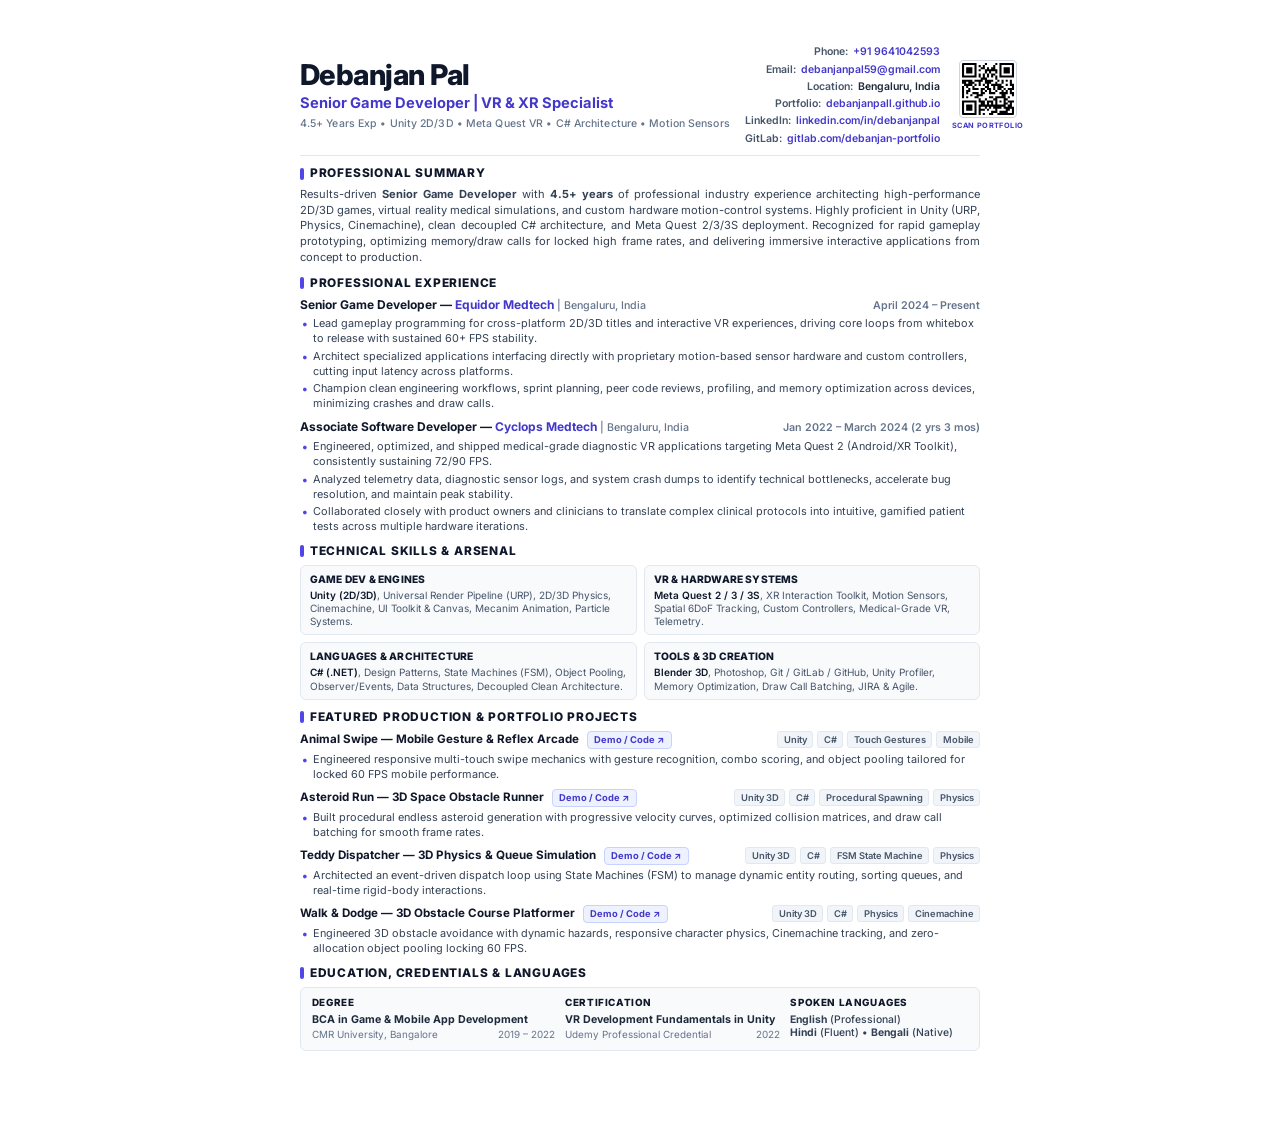
==== assets/resume.html @ cf916d06 "feat: update ATS-optimized resume with contact details, metrics, and featured projects" ====
<!DOCTYPE html>
<html lang="en">
<head>
    <meta charset="UTF-8">
    <title>Debanjan Pal - Senior Game Developer &amp; VR Specialist - Resume</title>
    <link rel="preconnect" href="https://fonts.googleapis.com">
    <link rel="preconnect" href="https://fonts.gstatic.com" crossorigin>
    <link href="https://fonts.googleapis.com/css2?family=Inter:wght@400;500;600;700;800&display=swap" rel="stylesheet">
    <style>
        @page {
            size: A4 portrait;
            margin: 0;
        }

        * {
            box-sizing: border-box;
            margin: 0;
            padding: 0;
            -webkit-print-color-adjust: exact;
            print-color-adjust: exact;
        }

        body {
            font-family: 'Inter', -apple-system, BlinkMacSystemFont, "Segoe UI", Roboto, sans-serif;
            color: #1e293b;
            background: #ffffff;
            width: 210mm;
            height: 297mm;
            max-height: 297mm;
            padding: 12mm 15mm 10mm 15mm;
            margin: 0 auto;
            overflow: hidden;
            font-size: 8.9pt;
            line-height: 1.4;
        }

        /* Top Header */
        .header {
            display: flex;
            justify-content: space-between;
            align-items: center;
            padding-bottom: 9px;
            border-bottom: 1.5px solid #e2e8f0;
            margin-bottom: 9px;
        }

        .header-left {
            flex: 1;
            padding-right: 15px;
        }

        .name {
            font-size: 21.5pt;
            font-weight: 800;
            color: #0f172a;
            letter-spacing: -0.5px;
            line-height: 1.1;
            margin-bottom: 2px;
        }

        .title {
            font-size: 11pt;
            font-weight: 700;
            color: #4338ca;
            margin-bottom: 4px;
        }

        .tagline {
            font-size: 7.9pt;
            font-weight: 500;
            color: #64748b;
            letter-spacing: 0.1px;
            white-space: nowrap;
        }

        .header-right {
            display: flex;
            align-items: center;
            gap: 12px;
        }

        .contact-details {
            display: flex;
            flex-direction: column;
            align-items: flex-end;
            gap: 2.5px;
            font-size: 7.9pt;
            color: #475569;
            white-space: nowrap;
        }

        .contact-item {
            display: flex;
            align-items: center;
            gap: 5px;
        }

        .contact-label {
            font-weight: 600;
            color: #475569;
        }

        .contact-link {
            color: #4338ca;
            text-decoration: none;
            font-weight: 600;
        }

        .contact-link:hover {
            text-decoration: underline;
        }

        .qr-container {
            display: flex;
            flex-direction: column;
            align-items: center;
            gap: 3px;
        }

        .qr-code {
            width: 58px;
            height: 58px;
            border-radius: 4px;
            border: 1px solid #cbd5e1;
            padding: 2px;
            background: #ffffff;
        }

        .qr-label {
            font-size: 5.5pt;
            font-weight: 700;
            color: #4338ca;
            letter-spacing: 0.4px;
            text-transform: uppercase;
            white-space: nowrap;
        }

        /* Section Headings */
        .section-title {
            display: flex;
            align-items: center;
            gap: 6px;
            font-size: 8.9pt;
            font-weight: 800;
            color: #0f172a;
            text-transform: uppercase;
            letter-spacing: 0.8px;
            margin-top: 9px;
            margin-bottom: 5px;
        }

        .section-bar {
            width: 4px;
            height: 12px;
            background: #4f46e5;
            border-radius: 2px;
        }

        /* Summary */
        .summary-text {
            font-size: 8.35pt;
            color: #334155;
            line-height: 1.42;
            text-align: justify;
        }

        /* Experience */
        .experience-item {
            margin-bottom: 8px;
        }

        .job-header {
            display: flex;
            justify-content: space-between;
            align-items: baseline;
            margin-bottom: 3px;
        }

        .job-title-company {
            font-size: 9pt;
            font-weight: 700;
            color: #0f172a;
        }

        .job-company {
            color: #4338ca;
            font-weight: 700;
        }

        .job-location {
            font-size: 8pt;
            font-weight: 500;
            color: #64748b;
        }

        .job-date {
            font-size: 8pt;
            font-weight: 600;
            color: #64748b;
        }

        .bullet-list {
            list-style: none;
            padding-left: 0;
            margin-top: 1px;
        }

        .bullet-list li {
            position: relative;
            padding-left: 13px;
            margin-bottom: 2.5px;
            font-size: 8.15pt;
            color: #334155;
            line-height: 1.38;
        }

        .bullet-list li::before {
            content: "•";
            position: absolute;
            left: 2px;
            color: #4f46e5;
            font-weight: bold;
            font-size: 9pt;
        }

        /* Skills Grid */
        .skills-grid {
            display: grid;
            grid-template-columns: repeat(2, 1fr);
            gap: 7px;
            margin-bottom: 7px;
        }

        .skill-card {
            background: #f8fafc;
            border: 1px solid #e2e8f0;
            border-radius: 6px;
            padding: 6px 9px;
        }

        .skill-category {
            font-size: 7.7pt;
            font-weight: 800;
            color: #0f172a;
            margin-bottom: 2.5px;
            display: flex;
            align-items: center;
            gap: 5px;
            letter-spacing: 0.2px;
        }

        .skill-tags {
            font-size: 7.55pt;
            color: #475569;
            line-height: 1.32;
        }

        .skill-tags strong {
            color: #0f172a;
            font-weight: 600;
        }

        /* Projects */
        .project-item {
            margin-bottom: 7px;
        }

        .project-header {
            display: flex;
            justify-content: space-between;
            align-items: center;
            margin-bottom: 3px;
        }

        .project-title-wrap {
            display: flex;
            align-items: center;
            gap: 8px;
        }

        .project-title {
            font-size: 8.7pt;
            font-weight: 700;
            color: #0f172a;
        }

        .project-link-badge {
            display: inline-flex;
            align-items: center;
            gap: 2px;
            background: #eef2ff;
            color: #4338ca;
            border: 1px solid #c7d2fe;
            border-radius: 4px;
            padding: 1.5px 6.5px;
            font-size: 7pt;
            font-weight: 700;
            text-decoration: none;
            transition: all 0.2s ease;
        }

        .project-link-badge:hover {
            background: #4338ca;
            color: #ffffff;
        }

        .project-stack {
            display: inline-flex;
            gap: 4px;
        }

        .stack-pill {
            background: #f1f5f9;
            color: #475569;
            border: 1px solid #e2e8f0;
            border-radius: 3px;
            padding: 1px 5.5px;
            font-size: 7pt;
            font-weight: 600;
        }

        /* Education & Additional Details */
        .bottom-grid {
            display: grid;
            grid-template-columns: 1.3fr 1.15fr 0.95fr;
            gap: 10px;
            background: #f8fafc;
            border: 1px solid #e2e8f0;
            border-radius: 6px;
            padding: 8px 11px;
            margin-top: 6px;
        }

        .bottom-col-title {
            font-size: 7.4pt;
            font-weight: 800;
            color: #0f172a;
            text-transform: uppercase;
            letter-spacing: 0.6px;
            margin-bottom: 3px;
        }

        .bottom-entry-main {
            font-size: 8pt;
            font-weight: 700;
            color: #1e293b;
            line-height: 1.25;
        }

        .bottom-entry-sub {
            font-size: 7.4pt;
            color: #64748b;
            display: flex;
            justify-content: space-between;
            margin-top: 2px;
        }
    </style>
</head>
<body>

    <!-- Header Section -->
    <header class="header">
        <div class="header-left">
            <h1 class="name">Debanjan Pal</h1>
            <div class="title">Senior Game Developer | VR &amp; XR Specialist</div>
            <div class="tagline">4.5+ Years Exp • Unity 2D/3D • Meta Quest VR • C# Architecture • Motion Sensors</div>
        </div>
        <div class="header-right">
            <div class="contact-details">
                <div class="contact-item">
                    <span class="contact-label">Phone:</span>
                    <a class="contact-link" href="tel:+919641042593">+91 9641042593</a>
                </div>
                <div class="contact-item">
                    <span class="contact-label">Email:</span>
                    <a class="contact-link" href="mailto:debanjanpal59@gmail.com">debanjanpal59@gmail.com</a>
                </div>
                <div class="contact-item">
                    <span class="contact-label">Location:</span>
                    <span style="color: #1e293b; font-weight: 600;">Bengaluru, India</span>
                </div>
                <div class="contact-item">
                    <span class="contact-label">Portfolio:</span>
                    <a class="contact-link" href="https://debanjanpall.github.io/" target="_blank">debanjanpall.github.io</a>
                </div>
                <div class="contact-item">
                    <span class="contact-label">LinkedIn:</span>
                    <a class="contact-link" href="https://www.linkedin.com/in/debanjanpal/" target="_blank">linkedin.com/in/debanjanpal</a>
                </div>
                <div class="contact-item">
                    <span class="contact-label">GitLab:</span>
                    <a class="contact-link" href="https://gitlab.com/debanjan-portfolio" target="_blank">gitlab.com/debanjan-portfolio</a>
                </div>
            </div>
            <div class="qr-container">
                <img class="qr-code" src="portfolio-qr.svg" alt="Portfolio QR Code">
                <span class="qr-label">Scan Portfolio</span>
            </div>
        </div>
    </header>

    <!-- Professional Summary -->
    <section>
        <div class="section-title">
            <span class="section-bar"></span>
            Professional Summary
        </div>
        <p class="summary-text">
            Results-driven <strong>Senior Game Developer</strong> with <strong>4.5+ years</strong> of professional industry experience architecting high-performance 2D/3D games, virtual reality medical simulations, and custom hardware motion-control systems. Highly proficient in Unity (URP, Physics, Cinemachine), clean decoupled C# architecture, and Meta Quest 2/3/3S deployment. Recognized for rapid gameplay prototyping, optimizing memory/draw calls for locked high frame rates, and delivering immersive interactive applications from concept to production.
        </p>
    </section>

    <!-- Professional Experience -->
    <section>
        <div class="section-title">
            <span class="section-bar"></span>
            Professional Experience
        </div>

        <!-- Equidor Medtech -->
        <div class="experience-item">
            <div class="job-header">
                <div>
                    <span class="job-title-company">Senior Game Developer — <span class="job-company">Equidor Medtech</span></span>
                    <span class="job-location">| Bengaluru, India</span>
                </div>
                <span class="job-date">April 2024 – Present</span>
            </div>
            <ul class="bullet-list">
                <li>Lead gameplay programming for cross-platform 2D/3D titles and interactive VR experiences, driving core loops from whitebox to release with sustained 60+ FPS stability.</li>
                <li>Architect specialized applications interfacing directly with proprietary motion-based sensor hardware and custom controllers, cutting input latency across platforms.</li>
                <li>Champion clean engineering workflows, sprint planning, peer code reviews, profiling, and memory optimization across devices, minimizing crashes and draw calls.</li>
            </ul>
        </div>

        <!-- Cyclops Medtech -->
        <div class="experience-item">
            <div class="job-header">
                <div>
                    <span class="job-title-company">Associate Software Developer — <span class="job-company">Cyclops Medtech</span></span>
                    <span class="job-location">| Bengaluru, India</span>
                </div>
                <span class="job-date">Jan 2022 – March 2024 (2 yrs 3 mos)</span>
            </div>
            <ul class="bullet-list">
                <li>Engineered, optimized, and shipped medical-grade diagnostic VR applications targeting Meta Quest 2 (Android/XR Toolkit), consistently sustaining 72/90 FPS.</li>
                <li>Analyzed telemetry data, diagnostic sensor logs, and system crash dumps to identify technical bottlenecks, accelerate bug resolution, and maintain peak stability.</li>
                <li>Collaborated closely with product owners and clinicians to translate complex clinical protocols into intuitive, gamified patient tests across multiple hardware iterations.</li>
            </ul>
        </div>
    </section>

    <!-- Technical Skills & Arsenal -->
    <section>
        <div class="section-title">
            <span class="section-bar"></span>
            Technical Skills &amp; Arsenal
        </div>
        <div class="skills-grid">
            <div class="skill-card">
                <div class="skill-category">GAME DEV &amp; ENGINES</div>
                <div class="skill-tags">
                    <strong>Unity (2D/3D)</strong>, Universal Render Pipeline (URP), 2D/3D Physics, Cinemachine, UI Toolkit &amp; Canvas, Mecanim Animation, Particle Systems.
                </div>
            </div>
            <div class="skill-card">
                <div class="skill-category">VR &amp; HARDWARE SYSTEMS</div>
                <div class="skill-tags">
                    <strong>Meta Quest 2 / 3 / 3S</strong>, XR Interaction Toolkit, Motion Sensors, Spatial 6DoF Tracking, Custom Controllers, Medical-Grade VR, Telemetry.
                </div>
            </div>
            <div class="skill-card">
                <div class="skill-category">LANGUAGES &amp; ARCHITECTURE</div>
                <div class="skill-tags">
                    <strong>C# (.NET)</strong>, Design Patterns, State Machines (FSM), Object Pooling, Observer/Events, Data Structures, Decoupled Clean Architecture.
                </div>
            </div>
            <div class="skill-card">
                <div class="skill-category">TOOLS &amp; 3D CREATION</div>
                <div class="skill-tags">
                    <strong>Blender 3D</strong>, Photoshop, Git / GitLab / GitHub, Unity Profiler, Memory Optimization, Draw Call Batching, JIRA &amp; Agile.
                </div>
            </div>
        </div>
    </section>

    <!-- Featured Projects -->
    <section>
        <div class="section-title">
            <span class="section-bar"></span>
            Featured Production &amp; Portfolio Projects
        </div>

        <!-- Project 1 -->
        <div class="project-item">
            <div class="project-header">
                <div class="project-title-wrap">
                    <span class="project-title">Animal Swipe — Mobile Gesture &amp; Reflex Arcade</span>
                    <a class="project-link-badge" href="https://debanjanpall.github.io/#projects" target="_blank">Demo / Code ↗</a>
                </div>
                <div class="project-stack">
                    <span class="stack-pill">Unity</span>
                    <span class="stack-pill">C#</span>
                    <span class="stack-pill">Touch Gestures</span>
                    <span class="stack-pill">Mobile</span>
                </div>
            </div>
            <ul class="bullet-list">
                <li>Engineered responsive multi-touch swipe mechanics with gesture recognition, combo scoring, and object pooling tailored for locked 60 FPS mobile performance.</li>
            </ul>
        </div>

        <!-- Project 2 -->
        <div class="project-item">
            <div class="project-header">
                <div class="project-title-wrap">
                    <span class="project-title">Asteroid Run — 3D Space Obstacle Runner</span>
                    <a class="project-link-badge" href="https://debanjanpall.github.io/#projects" target="_blank">Demo / Code ↗</a>
                </div>
                <div class="project-stack">
                    <span class="stack-pill">Unity 3D</span>
                    <span class="stack-pill">C#</span>
                    <span class="stack-pill">Procedural Spawning</span>
                    <span class="stack-pill">Physics</span>
                </div>
            </div>
            <ul class="bullet-list">
                <li>Built procedural endless asteroid generation with progressive velocity curves, optimized collision matrices, and draw call batching for smooth frame rates.</li>
            </ul>
        </div>

        <!-- Project 3 -->
        <div class="project-item">
            <div class="project-header">
                <div class="project-title-wrap">
                    <span class="project-title">Teddy Dispatcher — 3D Physics &amp; Queue Simulation</span>
                    <a class="project-link-badge" href="https://debanjanpall.github.io/#projects" target="_blank">Demo / Code ↗</a>
                </div>
                <div class="project-stack">
                    <span class="stack-pill">Unity 3D</span>
                    <span class="stack-pill">C#</span>
                    <span class="stack-pill">FSM State Machine</span>
                    <span class="stack-pill">Physics</span>
                </div>
            </div>
            <ul class="bullet-list">
                <li>Architected an event-driven dispatch loop using State Machines (FSM) to manage dynamic entity routing, sorting queues, and real-time rigid-body interactions.</li>
            </ul>
        </div>

        <!-- Project 4 -->
        <div class="project-item">
            <div class="project-header">
                <div class="project-title-wrap">
                    <span class="project-title">Walk &amp; Dodge — 3D Obstacle Course Platformer</span>
                    <a class="project-link-badge" href="https://debanjanpall.github.io/#projects" target="_blank">Demo / Code ↗</a>
                </div>
                <div class="project-stack">
                    <span class="stack-pill">Unity 3D</span>
                    <span class="stack-pill">C#</span>
                    <span class="stack-pill">Physics</span>
                    <span class="stack-pill">Cinemachine</span>
                </div>
            </div>
            <ul class="bullet-list">
                <li>Engineered 3D obstacle avoidance with dynamic hazards, responsive character physics, Cinemachine tracking, and zero-allocation object pooling locking 60 FPS.</li>
            </ul>
        </div>
    </section>

    <!-- Education, Credentials & Spoken Languages -->
    <section>
        <div class="section-title">
            <span class="section-bar"></span>
            Education, Credentials &amp; Languages
        </div>
        <div class="bottom-grid">
            <div>
                <div class="bottom-col-title">Degree</div>
                <div class="bottom-entry-main">BCA in Game &amp; Mobile App Development</div>
                <div class="bottom-entry-sub">
                    <span>CMR University, Bangalore</span>
                    <span>2019 – 2022</span>
                </div>
            </div>
            <div>
                <div class="bottom-col-title">Certification</div>
                <div class="bottom-entry-main">VR Development Fundamentals in Unity</div>
                <div class="bottom-entry-sub">
                    <span>Udemy Professional Credential</span>
                    <span>2022</span>
                </div>
            </div>
            <div>
                <div class="bottom-col-title">Spoken Languages</div>
                <div class="bottom-entry-main" style="font-weight: 500; font-size: 7.8pt; color: #334155; margin-top: 1px;">
                    <strong>English</strong> (Professional)<br>
                    <strong>Hindi</strong> (Fluent) • <strong>Bengali</strong> (Native)
                </div>
            </div>
        </div>
    </section>

</body>
</html>
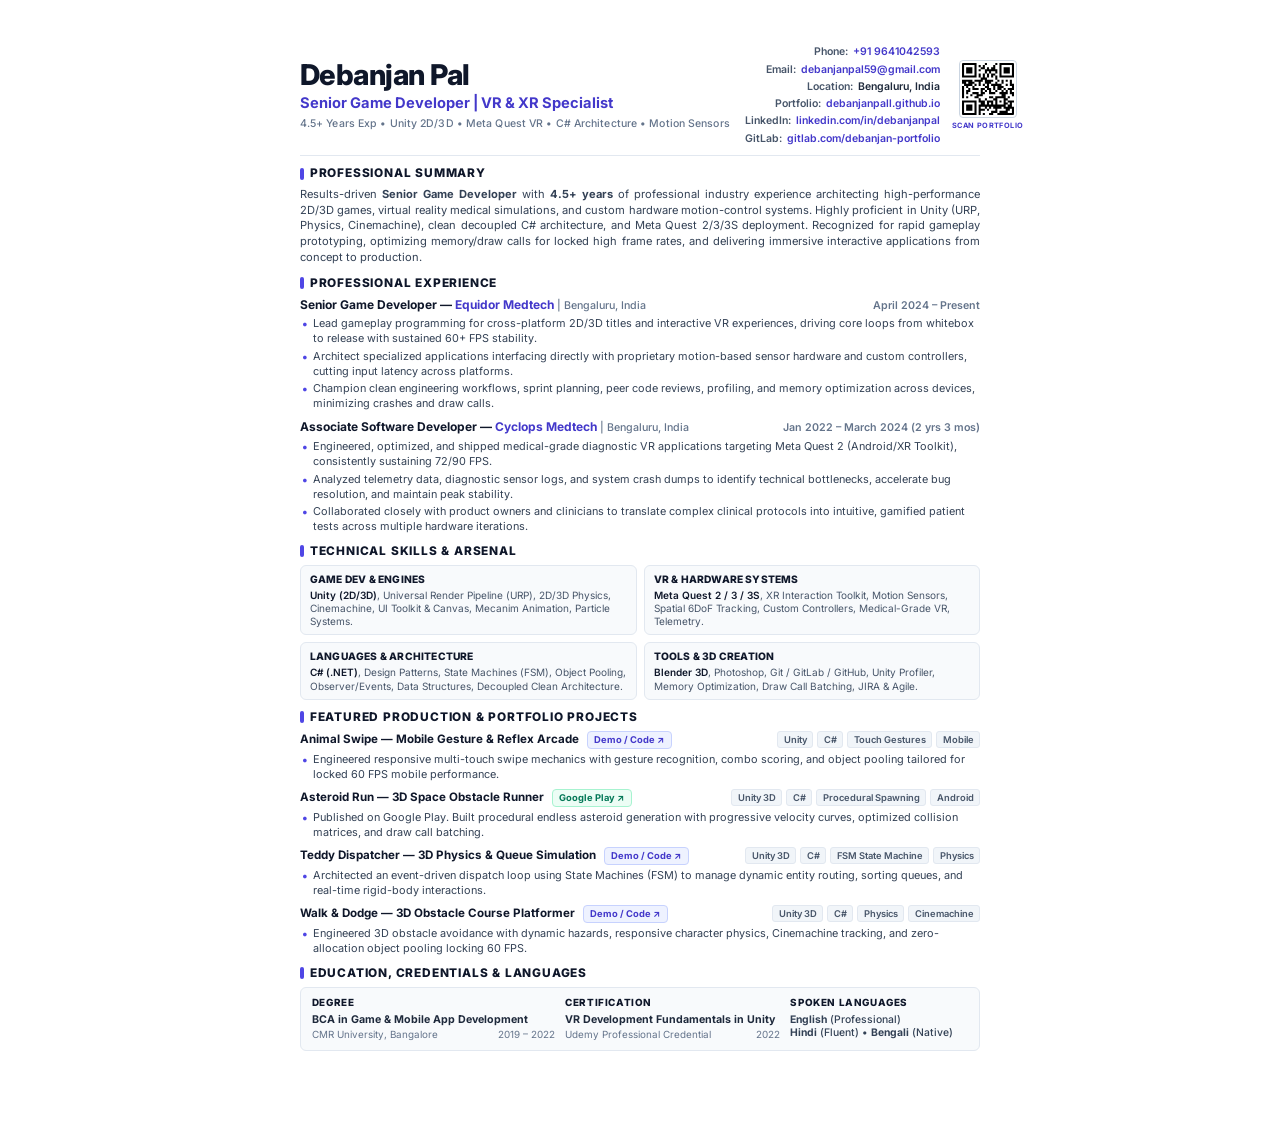
==== commit eaa53d3b: "feat: highlight Asteroid Run Google Play release across website and resume" ====
--- a/assets/resume.html
+++ b/assets/resume.html
@@ -515,17 +515,17 @@
             <div class="project-header">
                 <div class="project-title-wrap">
                     <span class="project-title">Asteroid Run — 3D Space Obstacle Runner</span>
-                    <a class="project-link-badge" href="https://debanjanpall.github.io/#projects" target="_blank">Demo / Code ↗</a>
+                    <a class="project-link-badge" style="background: #ecfdf5; color: #047857; border-color: #a7f3d0;" href="https://play.google.com/store/apps/details?id=com.DevUp.AsteroidRun" target="_blank">Google Play ↗</a>
                 </div>
                 <div class="project-stack">
                     <span class="stack-pill">Unity 3D</span>
                     <span class="stack-pill">C#</span>
                     <span class="stack-pill">Procedural Spawning</span>
-                    <span class="stack-pill">Physics</span>
+                    <span class="stack-pill">Android</span>
                 </div>
             </div>
             <ul class="bullet-list">
-                <li>Built procedural endless asteroid generation with progressive velocity curves, optimized collision matrices, and draw call batching for smooth frame rates.</li>
+                <li>Published on Google Play. Built procedural endless asteroid generation with progressive velocity curves, optimized collision matrices, and draw call batching.</li>
             </ul>
         </div>
 
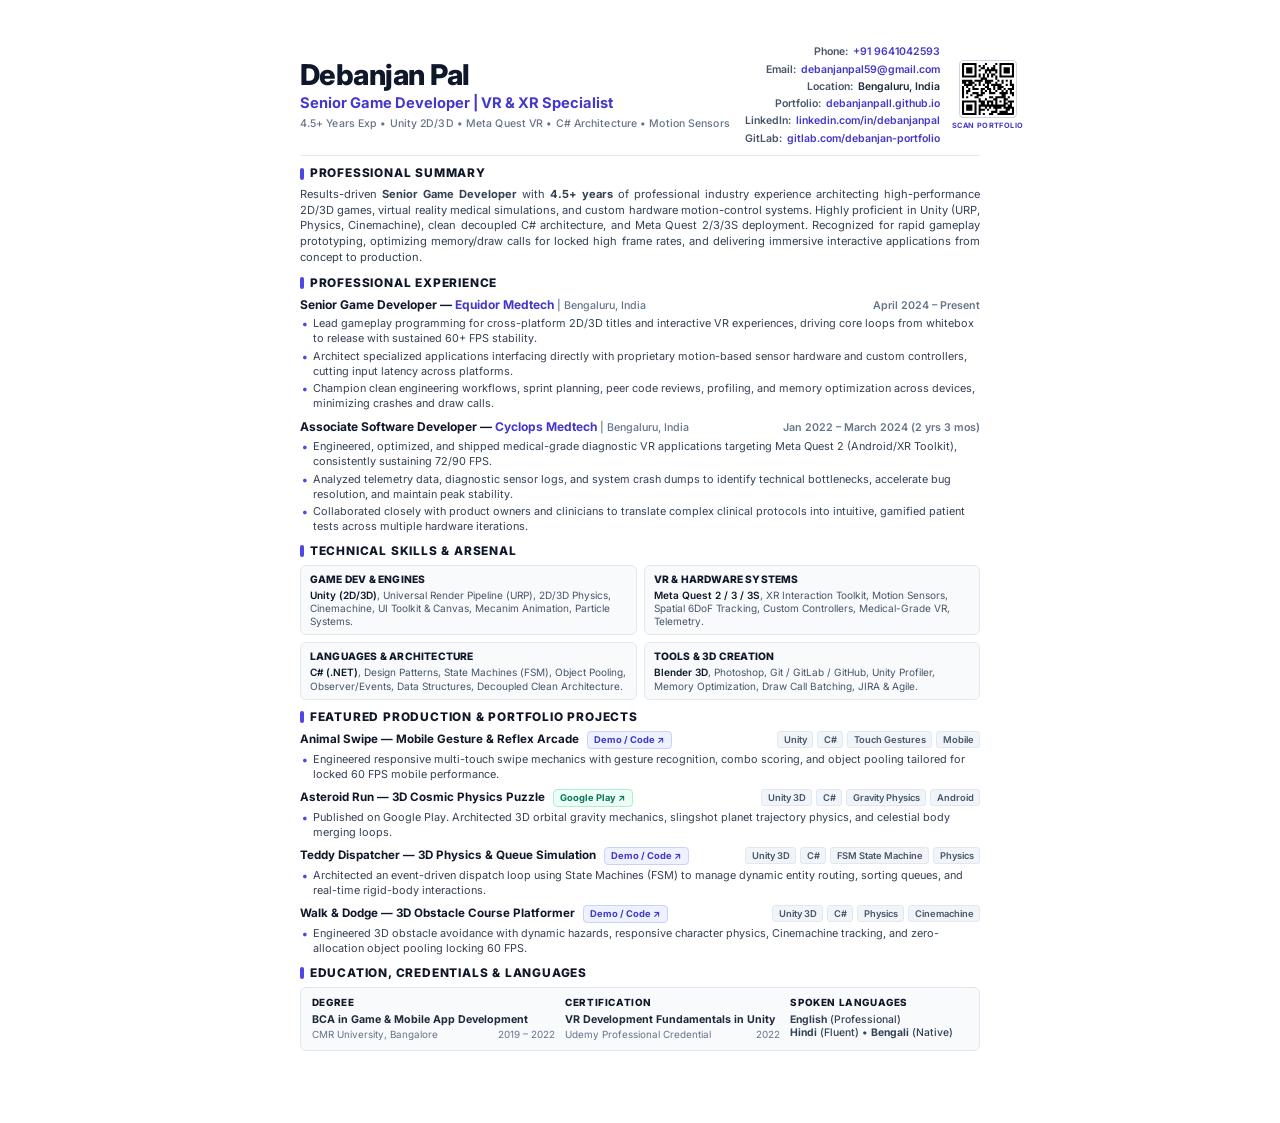
==== commit 7bf82747: "fix: resolve Google Drive webm/mp4 video streaming and update Asteroid Run description" ====
--- a/assets/resume.html
+++ b/assets/resume.html
@@ -514,18 +514,18 @@
         <div class="project-item">
             <div class="project-header">
                 <div class="project-title-wrap">
-                    <span class="project-title">Asteroid Run — 3D Space Obstacle Runner</span>
+                    <span class="project-title">Asteroid Run — 3D Cosmic Physics Puzzle</span>
                     <a class="project-link-badge" style="background: #ecfdf5; color: #047857; border-color: #a7f3d0;" href="https://play.google.com/store/apps/details?id=com.DevUp.AsteroidRun" target="_blank">Google Play ↗</a>
                 </div>
                 <div class="project-stack">
                     <span class="stack-pill">Unity 3D</span>
                     <span class="stack-pill">C#</span>
-                    <span class="stack-pill">Procedural Spawning</span>
+                    <span class="stack-pill">Gravity Physics</span>
                     <span class="stack-pill">Android</span>
                 </div>
             </div>
             <ul class="bullet-list">
-                <li>Published on Google Play. Built procedural endless asteroid generation with progressive velocity curves, optimized collision matrices, and draw call batching.</li>
+                <li>Published on Google Play. Architected 3D orbital gravity mechanics, slingshot planet trajectory physics, and celestial body merging loops.</li>
             </ul>
         </div>
 
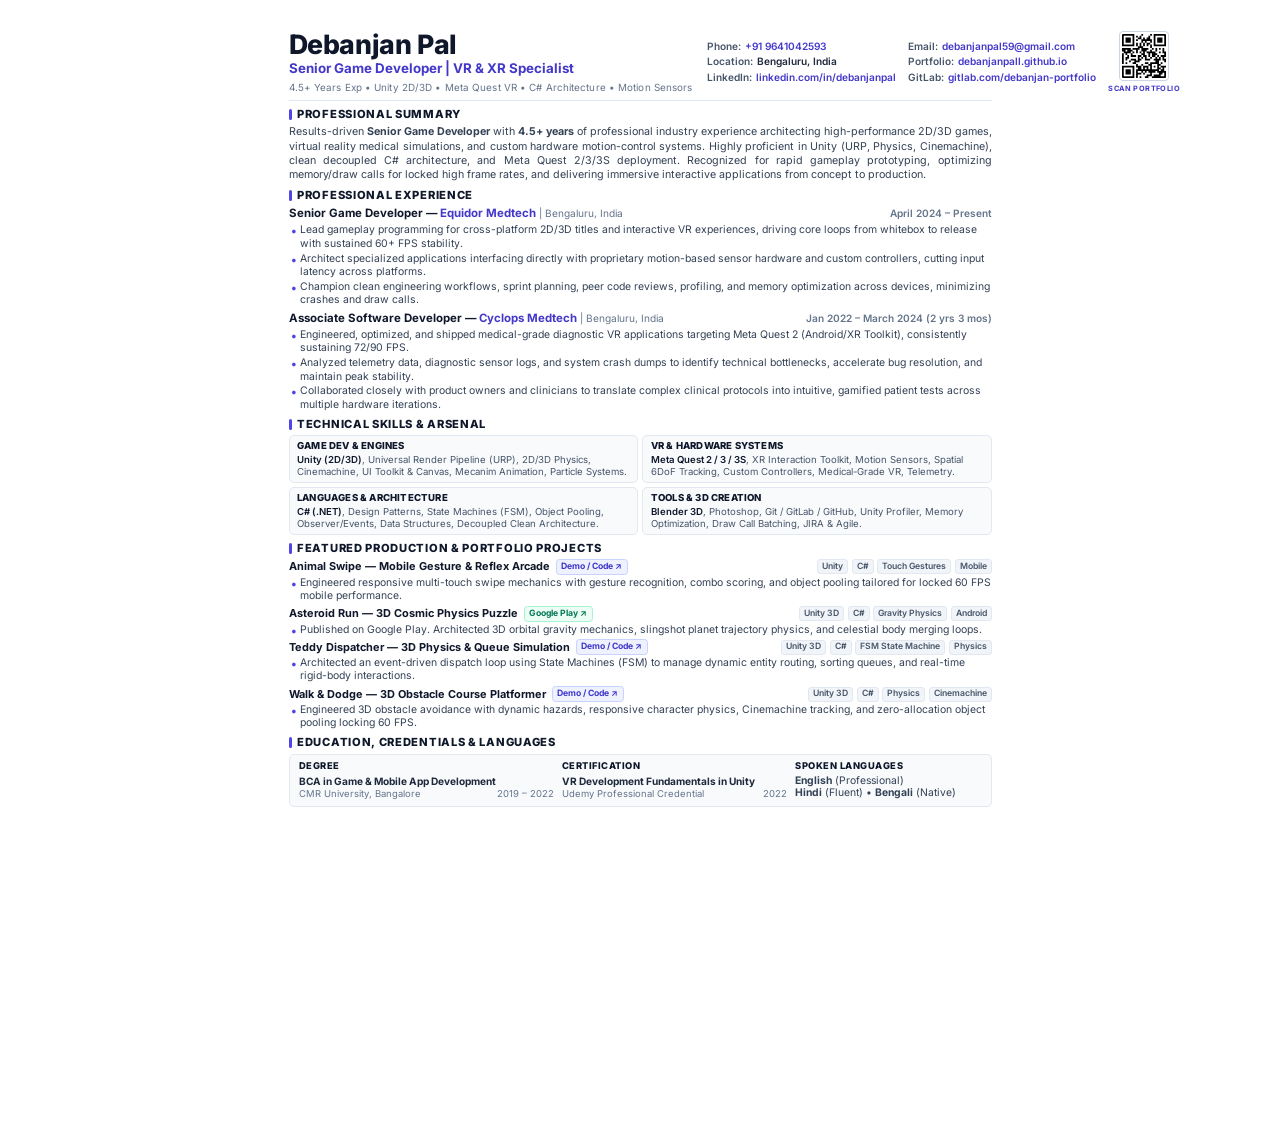
==== commit c8573a16: "fix(resume): embed TrueType Inter fonts and tune layout for identical 1-page mobile & desktop render" ====
--- a/assets/resume.html
+++ b/assets/resume.html
@@ -2,11 +2,54 @@
 <html lang="en">
 <head>
     <meta charset="UTF-8">
+    <meta name="viewport" content="width=device-width, initial-scale=1.0">
     <title>Debanjan Pal - Senior Game Developer &amp; VR Specialist - Resume</title>
-    <link rel="preconnect" href="https://fonts.googleapis.com">
-    <link rel="preconnect" href="https://fonts.gstatic.com" crossorigin>
-    <link href="https://fonts.googleapis.com/css2?family=Inter:wght@400;500;600;700;800&display=swap" rel="stylesheet">
+    
+    
+    
     <style>
+
+@font-face {
+  font-family: 'Inter';
+  font-style: normal;
+  font-weight: 400;
+  font-display: block;
+  src: url('[data-uri]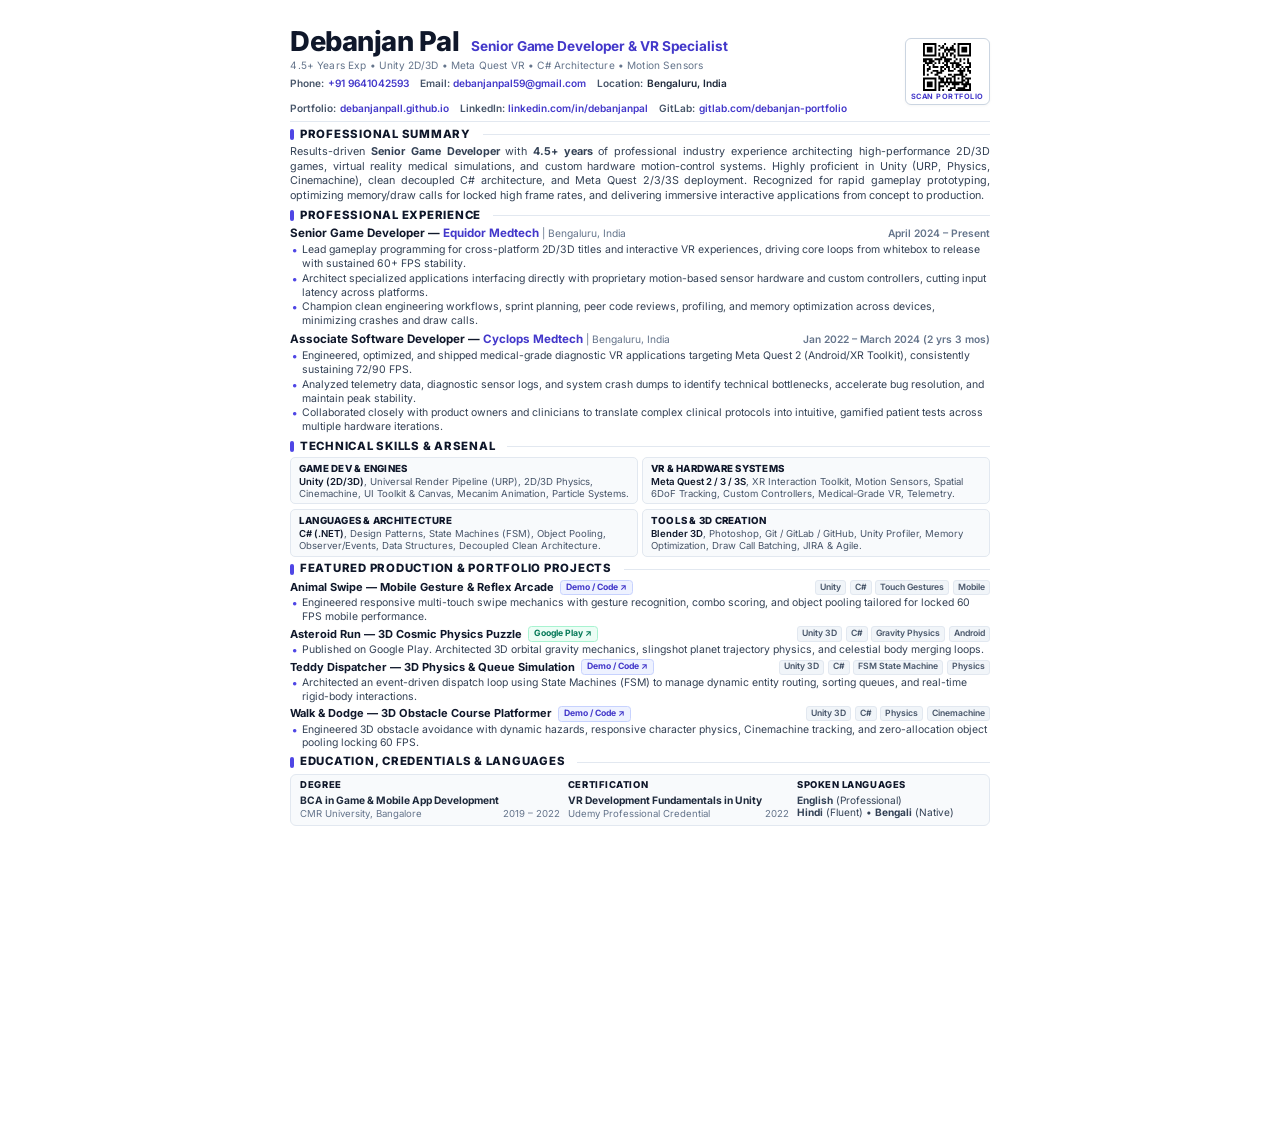
==== commit 8d8350ca: "fix(resume): inline vector QR code, balance header symmetry, and eliminate bottom gap for perfect 1-" ====
--- a/assets/resume.html
+++ b/assets/resume.html
@@ -4,11 +4,19 @@
     <meta charset="UTF-8">
     <meta name="viewport" content="width=device-width, initial-scale=1.0">
     <title>Debanjan Pal - Senior Game Developer &amp; VR Specialist - Resume</title>
-    
-    
-    
     <style>
-
+        @page {
+            size: A4 portrait;
+            margin: 0;
+        }
+
+        * {
+            box-sizing: border-box;
+            margin: 0;
+            padding: 0;
+            -webkit-print-color-adjust: exact;
+            print-color-adjust: exact;
+        }
 @font-face {
   font-family: 'Inter';
   font-style: normal;
@@ -16,7 +24,6 @@
   font-display: block;
   src: url('[data-uri]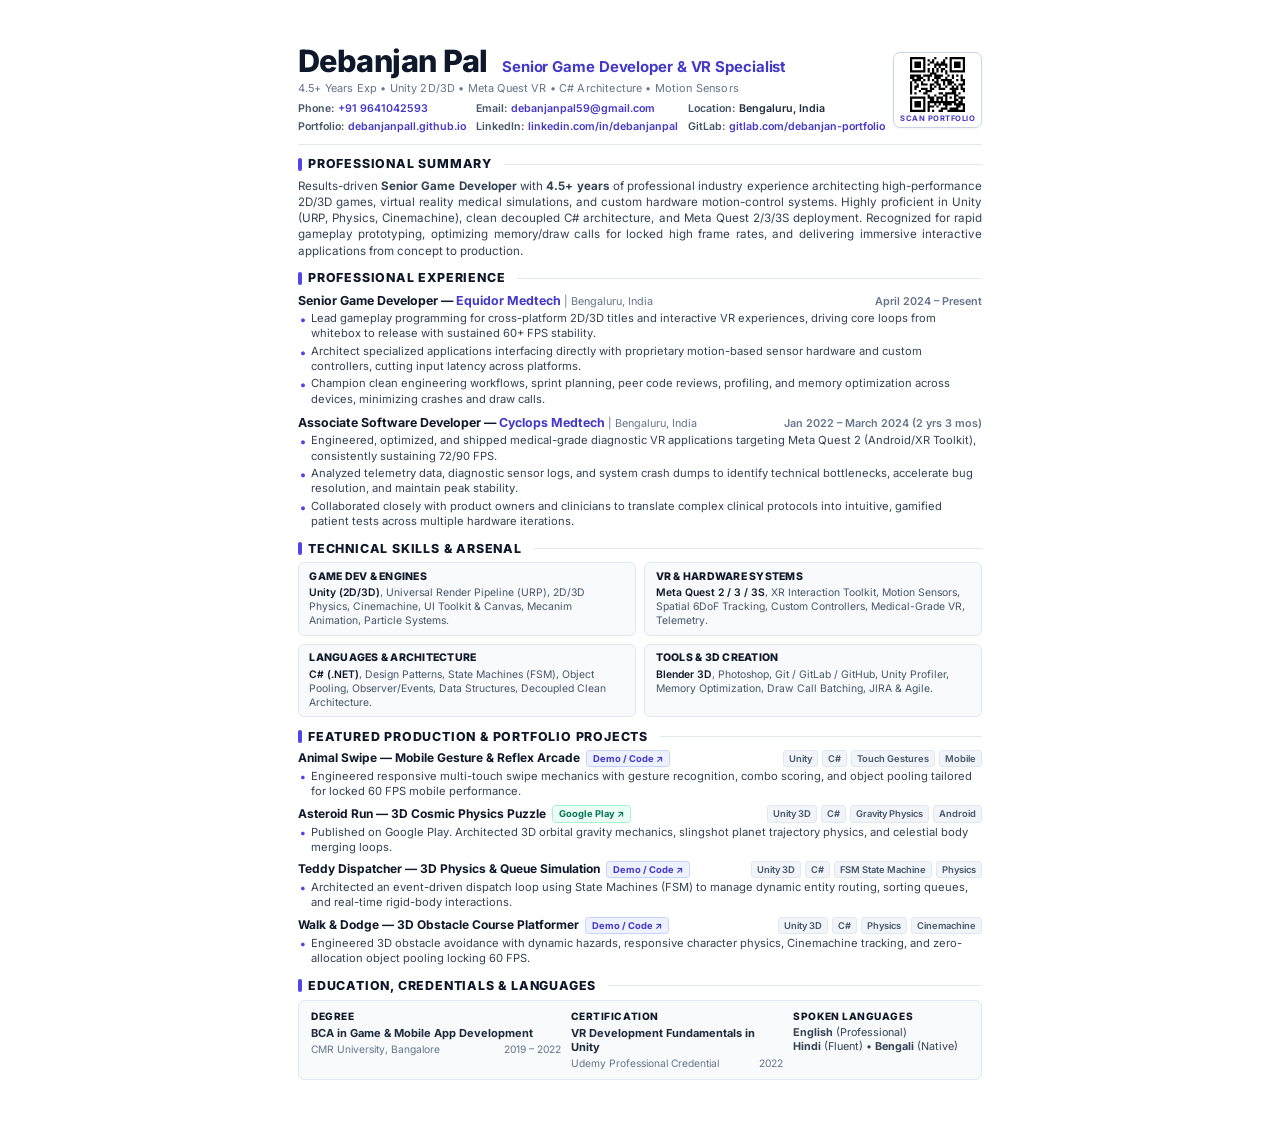
==== commit da8ea6e5: "Update resume layout to fill single page, render vector QR code, and add cache busting" ====
--- a/assets/resume.html
+++ b/assets/resume.html
@@ -2,7 +2,6 @@
 <html lang="en">
 <head>
     <meta charset="UTF-8">
-    <meta name="viewport" content="width=device-width, initial-scale=1.0">
     <title>Debanjan Pal - Senior Game Developer &amp; VR Specialist - Resume</title>
     <style>
         @page {
@@ -54,10 +53,10 @@
             min-height: 297mm;
             max-height: 297mm;
             box-sizing: border-box;
-            padding: 7.5mm 12.5mm 7.5mm 12.5mm;
+            padding: 12mm 14.5mm 12mm 14.5mm;
             margin: 0 auto;
-            font-size: 8.4pt;
-            line-height: 1.34;
+            font-size: 8.8pt;
+            line-height: 1.4;
             -webkit-font-smoothing: antialiased;
         }
 
@@ -66,10 +65,10 @@
             display: flex;
             justify-content: space-between;
             align-items: center;
-            gap: 16px;
-            padding-bottom: 6px;
+            gap: 18px;
+            padding-bottom: 9px;
             border-bottom: 1.5px solid #e2e8f0;
-            margin-bottom: 4.5px;
+            margin-bottom: 7px;
         }
 
         .header-left {
@@ -80,12 +79,12 @@
         .name-row {
             display: flex;
             align-items: baseline;
-            gap: 12px;
-            margin-bottom: 2px;
+            gap: 14px;
+            margin-bottom: 2.5px;
         }
 
         .name {
-            font-size: 20.5pt;
+            font-size: 23pt;
             font-weight: 800;
             color: #0f172a;
             letter-spacing: -0.5px;
@@ -93,27 +92,28 @@
         }
 
         .title {
-            font-size: 10.2pt;
+            font-size: 11.2pt;
             font-weight: 700;
             color: #4338ca;
             letter-spacing: -0.1px;
         }
 
         .tagline {
-            font-size: 7.6pt;
+            font-size: 8.2pt;
             font-weight: 500;
             color: #64748b;
             letter-spacing: 0.15px;
             white-space: nowrap;
-            margin-bottom: 4.5px;
-        }
-
-        .contact-row {
-            display: flex;
-            flex-wrap: wrap;
-            align-items: center;
-            gap: 11px;
-            font-size: 7.6pt;
+            margin-bottom: 6px;
+        }
+
+        /* Balanced 3-column contact grid */
+        .contact-grid {
+            display: grid;
+            grid-template-columns: 1.05fr 1.35fr 1.15fr;
+            row-gap: 3px;
+            column-gap: 10px;
+            font-size: 8pt;
             color: #475569;
             white-space: nowrap;
         }
@@ -121,12 +121,7 @@
         .contact-item {
             display: inline-flex;
             align-items: center;
-            gap: 3.5px;
-        }
-
-        .contact-icon {
-            color: #6366f1;
-            font-size: 7.5pt;
+            gap: 4px;
         }
 
         .contact-label {
@@ -151,22 +146,22 @@
             flex-direction: column;
             align-items: center;
             justify-content: center;
-            gap: 2.5px;
+            gap: 3px;
             background: #ffffff;
             border: 1px solid #cbd5e1;
-            border-radius: 6px;
-            padding: 3.5px 5px 3.5px 5px;
+            border-radius: 7px;
+            padding: 4px 6px;
             box-shadow: 0 1px 3px rgba(0, 0, 0, 0.04);
         }
 
         .qr-code-svg {
-            width: 48px;
-            height: 48px;
+            width: 55px;
+            height: 55px;
             display: block;
         }
 
         .qr-label {
-            font-size: 5.5pt;
+            font-size: 5.7pt;
             font-weight: 700;
             color: #4338ca;
             letter-spacing: 0.5px;
@@ -180,18 +175,18 @@
             display: flex;
             align-items: center;
             gap: 6px;
-            font-size: 8.55pt;
+            font-size: 9.3pt;
             font-weight: 800;
             color: #0f172a;
             text-transform: uppercase;
-            letter-spacing: 0.75px;
-            margin-top: 4.8px;
-            margin-bottom: 3px;
+            letter-spacing: 0.8px;
+            margin-top: 10.5px;
+            margin-bottom: 5px;
         }
 
         .section-bar {
-            width: 3.5px;
-            height: 11px;
+            width: 4px;
+            height: 13px;
             background: #4f46e5;
             border-radius: 2px;
             flex-shrink: 0;
@@ -206,19 +201,19 @@
 
         /* --- Professional Summary --- */
         .summary-text {
-            font-size: 8.1pt;
+            font-size: 8.7pt;
             color: #334155;
-            line-height: 1.34;
+            line-height: 1.4;
             text-align: justify;
         }
 
         /* --- Experience Section --- */
         .experience-item {
-            margin-bottom: 4.5px;
+            margin-bottom: 7px;
         }
 
         .experience-item:last-child {
-            margin-bottom: 1.5px;
+            margin-bottom: 2px;
         }
 
         .job-header {
@@ -226,11 +221,11 @@
             justify-content: space-between;
             align-items: baseline;
             gap: 10px;
-            margin-bottom: 1.5px;
+            margin-bottom: 2px;
         }
 
         .job-title-company {
-            font-size: 8.7pt;
+            font-size: 9.3pt;
             font-weight: 700;
             color: #0f172a;
         }
@@ -241,13 +236,13 @@
         }
 
         .job-location {
-            font-size: 7.7pt;
+            font-size: 8.1pt;
             font-weight: 500;
             color: #64748b;
         }
 
         .job-date {
-            font-size: 7.7pt;
+            font-size: 8.1pt;
             font-weight: 600;
             color: #64748b;
             white-space: nowrap;
@@ -262,11 +257,11 @@
 
         .bullet-list li {
             position: relative;
-            padding-left: 11.5px;
-            margin-bottom: 1.2px;
-            font-size: 7.9pt;
+            padding-left: 13px;
+            margin-bottom: 2.2px;
+            font-size: 8.4pt;
             color: #334155;
-            line-height: 1.3;
+            line-height: 1.36;
         }
 
         .bullet-list li:last-child {
@@ -276,32 +271,32 @@
         .bullet-list li::before {
             content: "•";
             position: absolute;
-            left: 1.5px;
+            left: 2px;
             color: #4f46e5;
             font-weight: bold;
-            font-size: 8.5pt;
+            font-size: 9.5pt;
         }
 
         /* --- Technical Skills Grid --- */
         .skills-grid {
             display: grid;
             grid-template-columns: repeat(2, 1fr);
-            gap: 4.5px;
-            margin-bottom: 1.5px;
+            gap: 8px;
+            margin-bottom: 2px;
         }
 
         .skill-card {
             background: #f8fafc;
             border: 1px solid #e2e8f0;
-            border-radius: 5px;
-            padding: 3.8px 7.5px;
+            border-radius: 6px;
+            padding: 6.5px 10.5px;
         }
 
         .skill-category {
-            font-size: 7.3pt;
+            font-size: 7.9pt;
             font-weight: 800;
             color: #0f172a;
-            margin-bottom: 1px;
+            margin-bottom: 2px;
             display: flex;
             align-items: center;
             gap: 4px;
@@ -309,9 +304,9 @@
         }
 
         .skill-tags {
-            font-size: 7.2pt;
+            font-size: 7.8pt;
             color: #475569;
-            line-height: 1.25;
+            line-height: 1.34;
         }
 
         .skill-tags strong {
@@ -321,7 +316,7 @@
 
         /* --- Projects Section --- */
         .project-item {
-            margin-bottom: 3px;
+            margin-bottom: 6px;
         }
 
         .project-item:last-child {
@@ -333,7 +328,7 @@
             justify-content: space-between;
             align-items: center;
             gap: 8px;
-            margin-bottom: 1.2px;
+            margin-bottom: 2px;
         }
 
         .project-title-wrap {
@@ -345,7 +340,7 @@
         }
 
         .project-title {
-            font-size: 8.3pt;
+            font-size: 9pt;
             font-weight: 700;
             color: #0f172a;
             white-space: nowrap;
@@ -359,8 +354,8 @@
             color: #4338ca;
             border: 1px solid #c7d2fe;
             border-radius: 3.5px;
-            padding: 1px 5px;
-            font-size: 6.5pt;
+            padding: 1px 6px;
+            font-size: 7pt;
             font-weight: 700;
             text-decoration: none;
             white-space: nowrap;
@@ -369,7 +364,7 @@
 
         .project-stack {
             display: inline-flex;
-            gap: 3.5px;
+            gap: 4px;
             white-space: nowrap;
             flex-shrink: 0;
         }
@@ -379,63 +374,63 @@
             color: #475569;
             border: 1px solid #e2e8f0;
             border-radius: 3px;
-            padding: 0.8px 4px;
-            font-size: 6.5pt;
+            padding: 1px 5px;
+            font-size: 7pt;
             font-weight: 600;
             white-space: nowrap;
         }
 
         .project-bullet {
             position: relative;
-            padding-left: 11.5px;
-            font-size: 7.85pt;
+            padding-left: 13px;
+            font-size: 8.4pt;
             color: #334155;
-            line-height: 1.28;
+            line-height: 1.36;
         }
 
         .project-bullet::before {
             content: "•";
             position: absolute;
-            left: 1.5px;
+            left: 2px;
             color: #4f46e5;
             font-weight: bold;
-            font-size: 8.5pt;
+            font-size: 9pt;
         }
 
         /* --- Education & Credentials Grid --- */
         .bottom-grid {
             display: grid;
             grid-template-columns: 1.35fr 1.15fr 0.95fr;
-            gap: 8px;
+            gap: 10px;
             background: #f8fafc;
             border: 1px solid #e2e8f0;
             border-radius: 6px;
-            padding: 4.5px 9px;
-            margin-top: 4px;
+            padding: 8.5px 12px;
+            margin-top: 6px;
         }
 
         .bottom-col-title {
-            font-size: 7.1pt;
+            font-size: 7.6pt;
             font-weight: 800;
             color: #0f172a;
             text-transform: uppercase;
             letter-spacing: 0.55px;
-            margin-bottom: 2px;
+            margin-bottom: 2.5px;
         }
 
         .bottom-entry-main {
-            font-size: 7.7pt;
+            font-size: 8.3pt;
             font-weight: 700;
             color: #1e293b;
-            line-height: 1.22;
+            line-height: 1.28;
         }
 
         .bottom-entry-sub {
-            font-size: 7.2pt;
+            font-size: 7.7pt;
             color: #64748b;
             display: flex;
             justify-content: space-between;
-            margin-top: 1.5px;
+            margin-top: 2px;
         }
     </style>
 </head>
@@ -449,7 +444,7 @@
                 <div class="title">Senior Game Developer &amp; VR Specialist</div>
             </div>
             <div class="tagline">4.5+ Years Exp • Unity 2D/3D • Meta Quest VR • C# Architecture • Motion Sensors</div>
-            <div class="contact-row">
+            <div class="contact-grid">
                 <div class="contact-item">
                     <span class="contact-label">Phone:</span>
                     <a class="contact-link" href="tel:+919641042593">+91 9641042593</a>
@@ -683,7 +678,7 @@
             </div>
             <div>
                 <div class="bottom-col-title">Spoken Languages</div>
-                <div class="bottom-entry-main" style="font-weight: 500; font-size: 7.6pt; color: #334155; margin-top: 1px;">
+                <div class="bottom-entry-main" style="font-weight: 500; font-size: 8.1pt; color: #334155; margin-top: 1.5px;">
                     <strong>English</strong> (Professional)<br>
                     <strong>Hindi</strong> (Fluent) • <strong>Bengali</strong> (Native)
                 </div>
